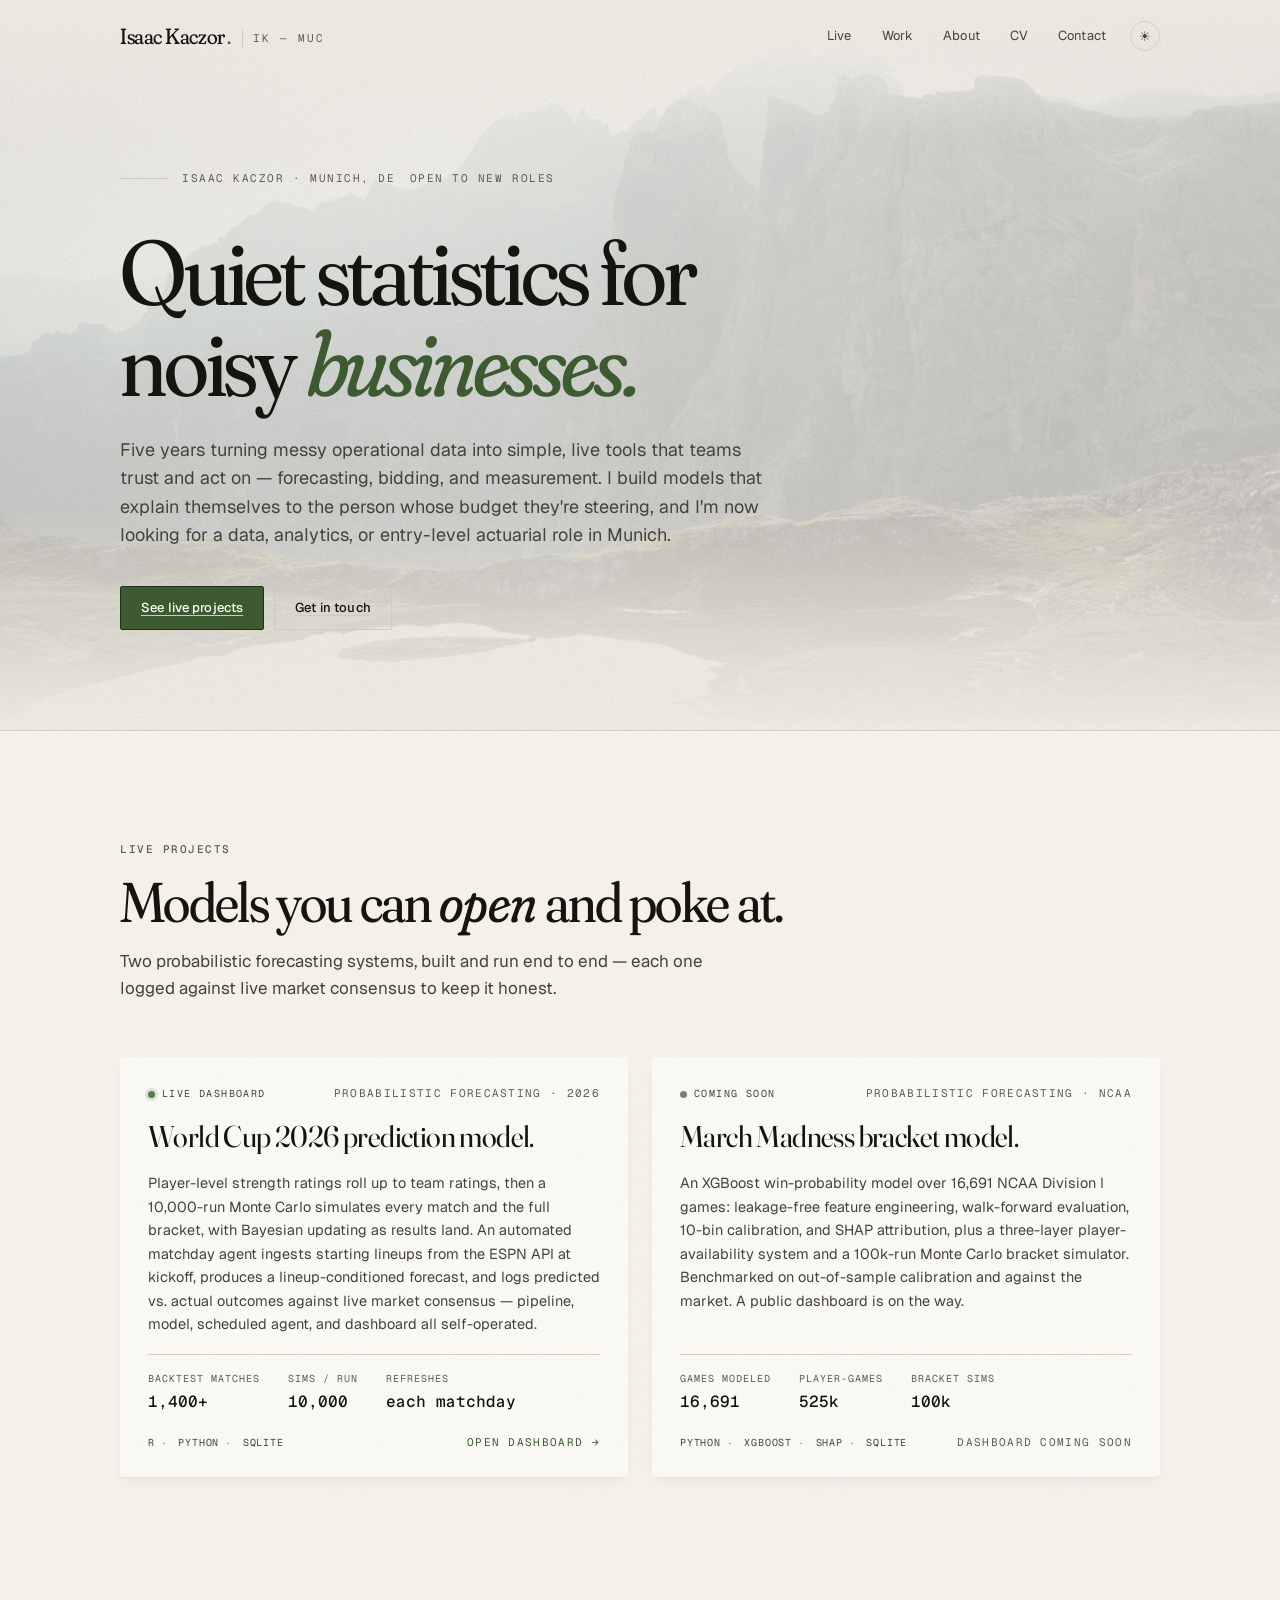
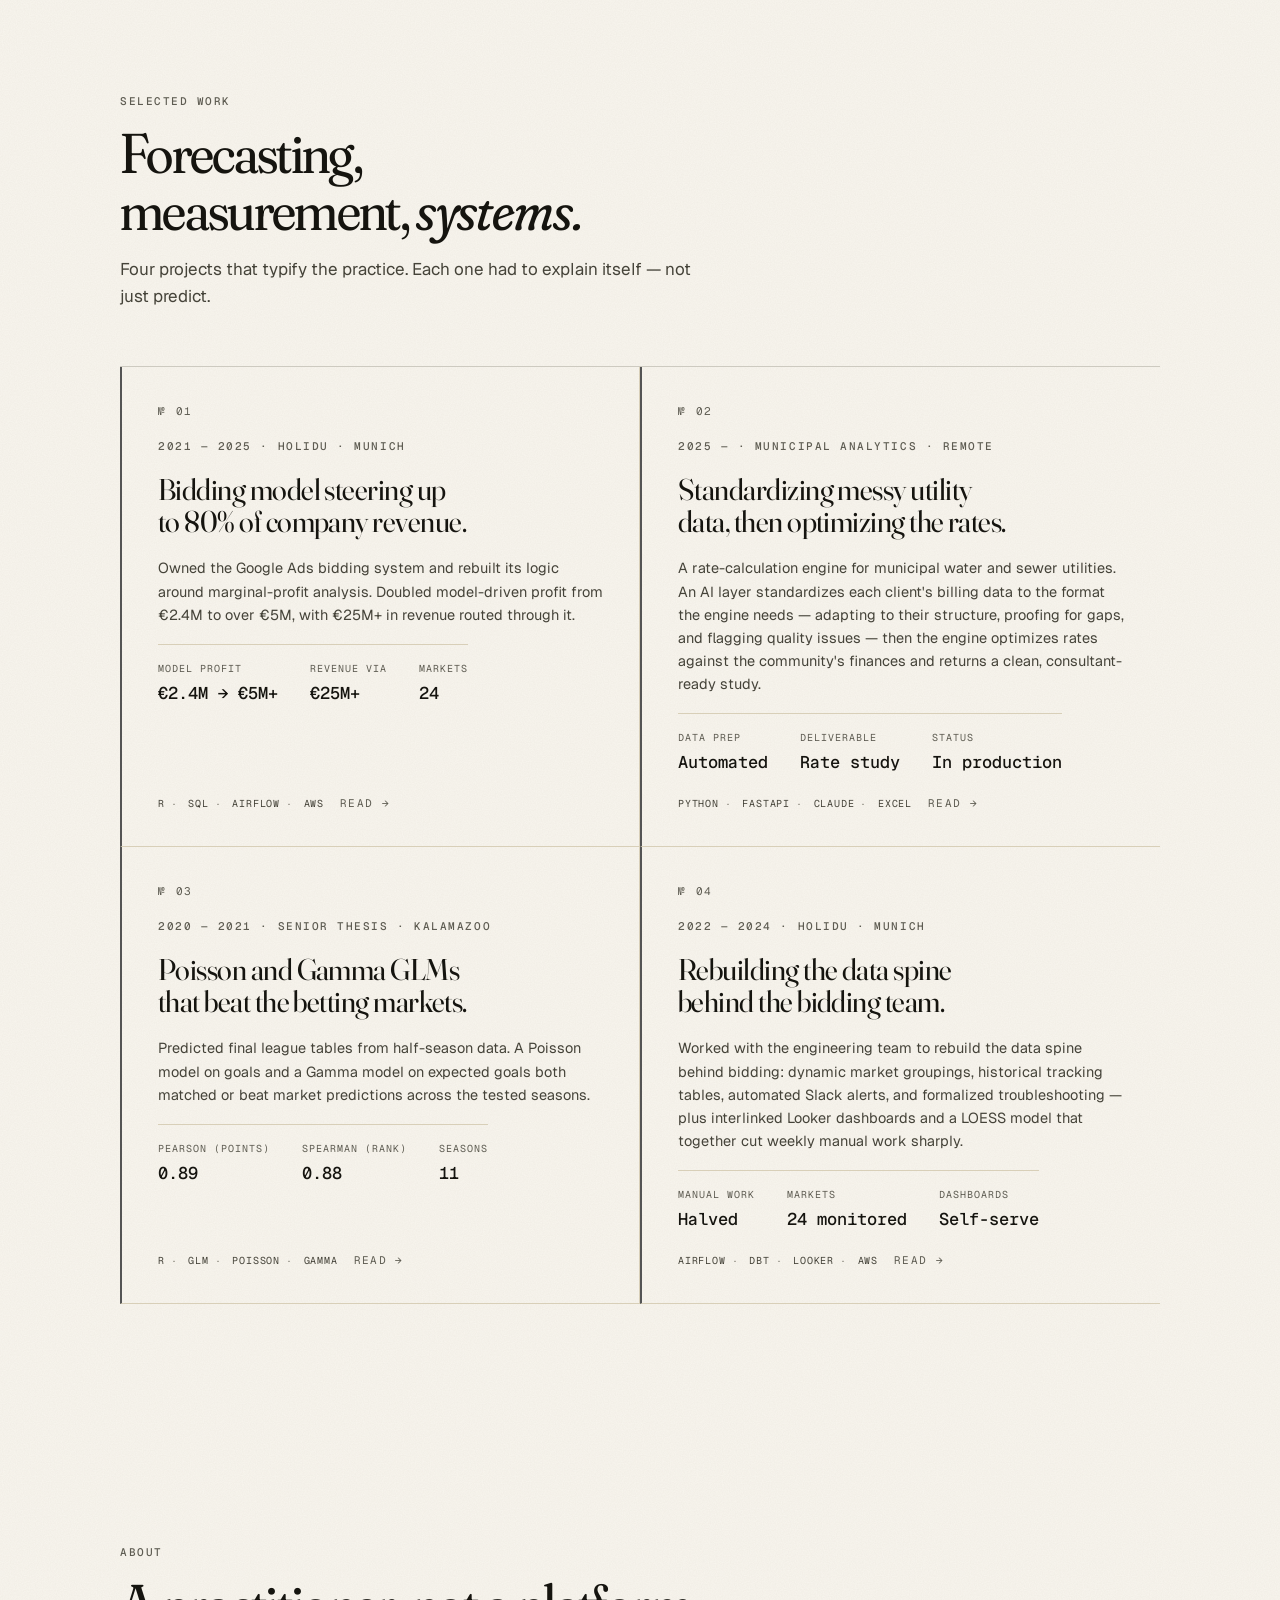
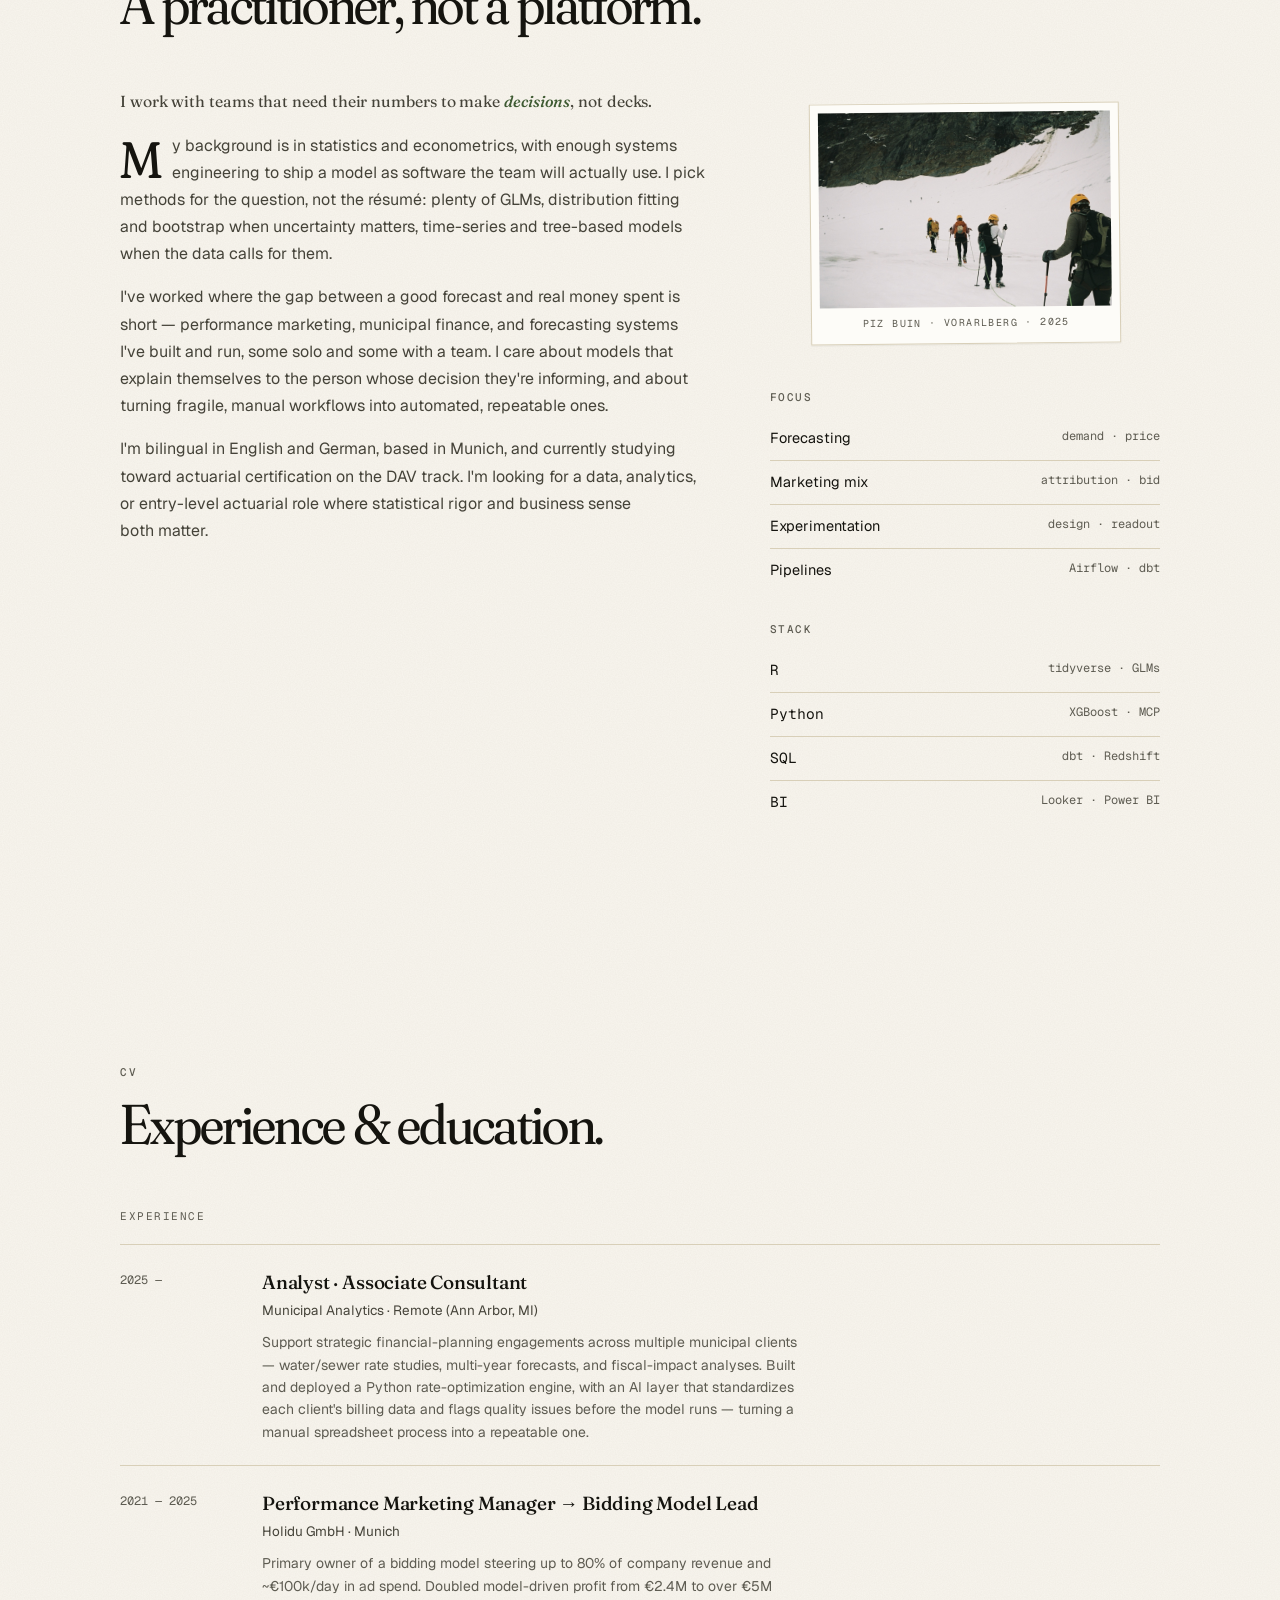
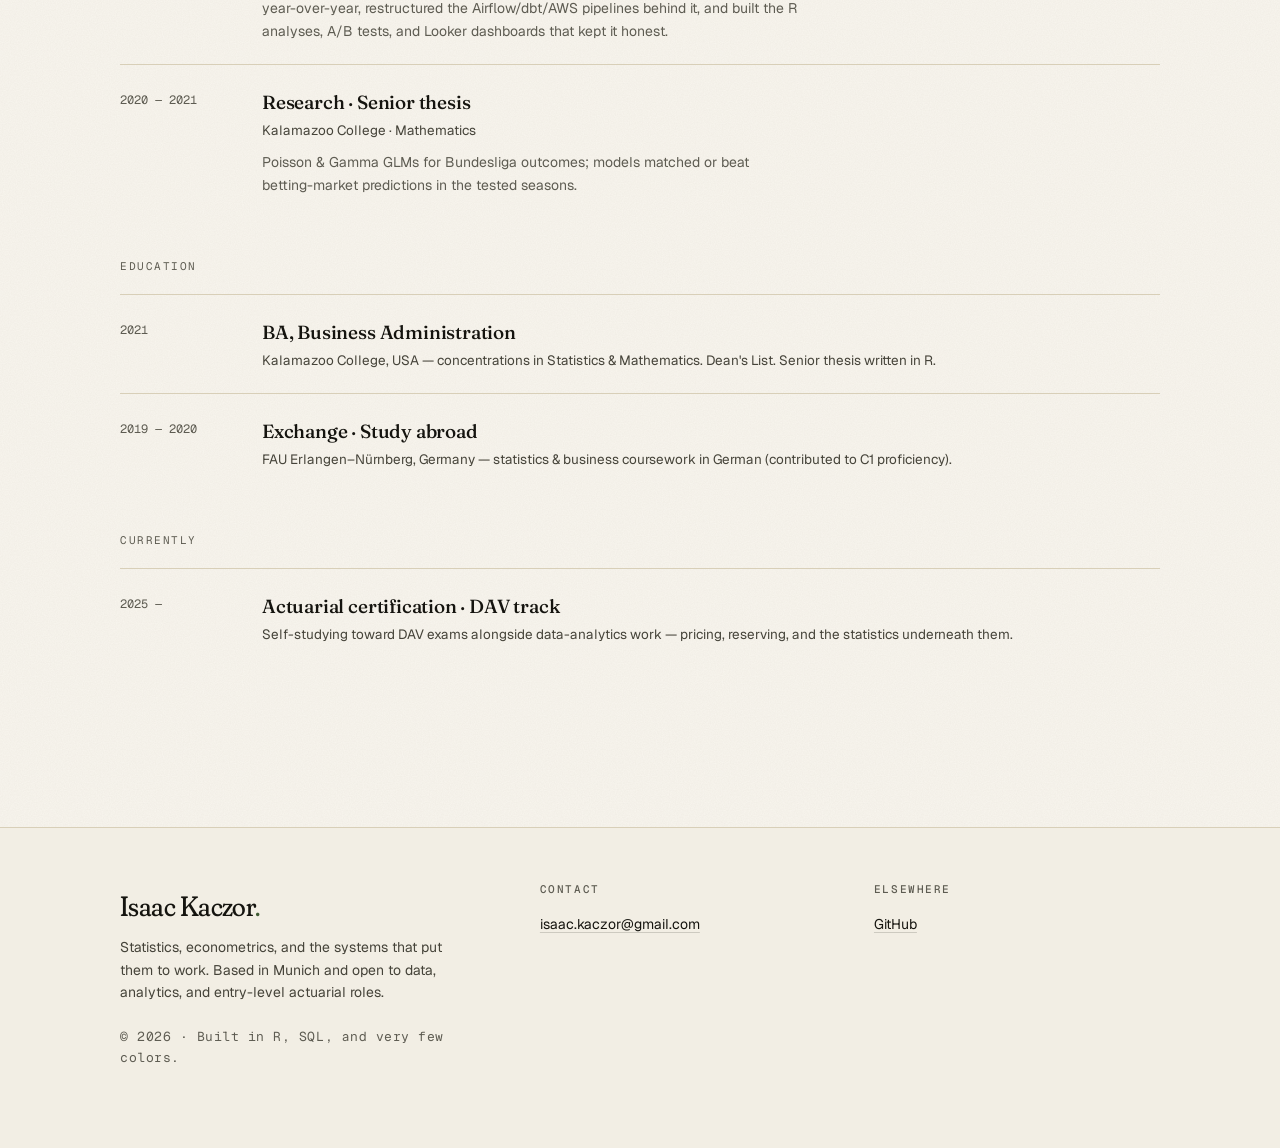
==== index.html @ b20046a1 "Initial commit: personal portfolio site Static HTML/CSS/JS site (no build) using the kaczor-design s" ====
<!doctype html>
<html lang="en">
<head>
<meta charset="utf-8"/>
<meta name="viewport" content="width=device-width,initial-scale=1"/>
<title>Isaac Kaczor — Statistics, econometrics & the systems around them</title>
<meta name="description" content="Isaac Kaczor — a statistics and econometrics practitioner in Munich. Five years building forecasting, bidding, and measurement systems that teams trust and act on. Live probabilistic-forecasting projects, professional case studies, and CV."/>
<meta name="author" content="Isaac Kaczor"/>
<link rel="canonical" href="https://isaackaczor.com/"/>

<!-- Open Graph / Twitter -->
<meta property="og:type" content="website"/>
<meta property="og:title" content="Isaac Kaczor — Statistics, econometrics & the systems around them"/>
<meta property="og:description" content="Five years turning messy operational data into simple, live tools teams trust. Forecasting, bidding, and measurement — Munich."/>
<meta property="og:image" content="assets/photos/hero-dolomites.jpeg"/>
<meta name="twitter:card" content="summary_large_image"/>

<link rel="icon" type="image/svg+xml" href="assets/logo/monogram.svg"/>
<link rel="preconnect" href="https://fonts.googleapis.com"/>
<link rel="preconnect" href="https://fonts.gstatic.com" crossorigin/>
<link rel="stylesheet" href="styles.css"/>
</head>
<body>
<a class="skip-link" href="#main">Skip to content</a>
<div class="app">

  <!-- ============ TOPBAR ============ -->
  <header class="topbar" id="topbar">
    <div class="topbar-inner">
      <a class="wordmark" href="#top" data-nav="top">
        Isaac Kaczor<span class="dot">.</span>
        <span class="initials">IK — MUC</span>
      </a>
      <nav aria-label="Primary">
        <a class="nav-link" href="#live" data-nav="live">Live</a>
        <a class="nav-link" href="#work" data-nav="work">Work</a>
        <a class="nav-link" href="#about" data-nav="about">About</a>
        <a class="nav-link" href="#cv" data-nav="cv">CV</a>
        <a class="nav-link" href="#contact" data-nav="contact">Contact</a>
        <button class="theme-toggle" id="theme-toggle" title="Toggle light / dark" aria-label="Toggle light or dark theme">☀</button>
      </nav>
    </div>
  </header>

  <main id="main">

  <!-- ============ HERO ============ -->
  <section id="hero" class="hero">
    <div class="hero-photo" aria-hidden="true"></div>
    <div class="hero-grain" aria-hidden="true"></div>
    <div class="hero-inner">
      <div class="hero-meta">
        <span class="rule"></span>
        <span>Isaac Kaczor · Munich, DE</span>
        <span>Open to new roles</span>
      </div>
      <h1 class="hero-title">
        Quiet statistics for<br class="hero-br"/>
        noisy <em>businesses.</em>
      </h1>
      <p class="hero-lede">
        Five years turning messy operational data into simple, live tools that teams trust
        and act on — forecasting, bidding, and measurement. I build models that explain
        themselves to the person whose budget they're steering, and I'm now looking for a
        data, analytics, or entry-level actuarial role in Munich.
      </p>
      <div class="hero-cta">
        <a class="btn btn-primary" href="#live" data-nav="live">See live projects</a>
        <a class="btn btn-ghost" href="#contact" data-nav="contact">Get in touch</a>
      </div>
    </div>
  </section>

  <!-- ============ LIVE PROJECTS ============ -->
  <section id="live" class="live">
    <div class="section-head">
      <div class="eyebrow">Live projects</div>
      <h2>Models you can <span class="serif-italic">open</span> and poke at.</h2>
      <p class="section-lede">Two probabilistic forecasting systems, built and run end to end — each one logged against live market consensus to keep it honest.</p>
    </div>
    <div class="live-grid">

      <a class="live-card" href="https://wc26-dashboard-nu.vercel.app" target="_blank" rel="noopener noreferrer">
        <div class="live-top">
          <span class="live-status is-live"><span class="dot"></span>Live dashboard</span>
          <span class="live-kicker">Probabilistic forecasting · 2026</span>
        </div>
        <h3 class="live-title">World Cup 2026 prediction model.</h3>
        <p class="live-summary">
          Player-level strength ratings roll up to team ratings, then a 10,000-run Monte Carlo
          simulates every match and the full bracket, with Bayesian updating as results land.
          An automated matchday agent ingests starting lineups from the ESPN API at kickoff,
          produces a lineup-conditioned forecast, and logs predicted vs. actual outcomes
          against live market consensus — pipeline, model, scheduled agent, and dashboard all
          self-operated.
        </p>
        <div class="live-stats">
          <div class="live-stat"><span class="live-stat-k">Backtest matches</span><span class="live-stat-v">1,400+</span></div>
          <div class="live-stat"><span class="live-stat-k">Sims / run</span><span class="live-stat-v">10,000</span></div>
          <div class="live-stat"><span class="live-stat-k">Refreshes</span><span class="live-stat-v">each matchday</span></div>
        </div>
        <div class="live-foot">
          <div class="tags"><span class="tag">R</span><span class="tag">Python</span><span class="tag">SQLite</span></div>
          <span class="live-go">Open dashboard →</span>
        </div>
      </a>

      <div class="live-card soon">
        <div class="live-top">
          <span class="live-status"><span class="dot"></span>Coming soon</span>
          <span class="live-kicker">Probabilistic forecasting · NCAA</span>
        </div>
        <h3 class="live-title">March Madness bracket model.</h3>
        <p class="live-summary">
          An XGBoost win-probability model over 16,691 NCAA Division I games: leakage-free
          feature engineering, walk-forward evaluation, 10-bin calibration, and SHAP
          attribution, plus a three-layer player-availability system and a 100k-run Monte
          Carlo bracket simulator. Benchmarked on out-of-sample calibration and against the
          market. A public dashboard is on the way.
        </p>
        <div class="live-stats">
          <div class="live-stat"><span class="live-stat-k">Games modeled</span><span class="live-stat-v">16,691</span></div>
          <div class="live-stat"><span class="live-stat-k">Player-games</span><span class="live-stat-v">525k</span></div>
          <div class="live-stat"><span class="live-stat-k">Bracket sims</span><span class="live-stat-v">100k</span></div>
        </div>
        <div class="live-foot">
          <div class="tags"><span class="tag">Python</span><span class="tag">XGBoost</span><span class="tag">SHAP</span><span class="tag">SQLite</span></div>
          <span class="live-soon-tag">Dashboard coming soon</span>
        </div>
      </div>

    </div>
  </section>

  <!-- ============ SELECTED WORK ============ -->
  <section id="work" class="section">
    <div class="section-head">
      <div class="eyebrow">Selected work</div>
      <h2>Forecasting, measurement, <span class="serif-italic">systems.</span></h2>
      <p class="section-lede">Four projects that typify the practice. Each one had to explain itself — not just predict.</p>
    </div>
    <div class="work-grid">

      <button class="work-card" data-open="holidu-bid">
        <div class="work-number">№ 01</div>
        <div class="eyebrow">2021 — 2025 · Holidu · Munich</div>
        <h3 class="work-title">Bidding model steering up to 80% of company revenue.</h3>
        <p class="work-summary">Owned the Google Ads bidding system and rebuilt its logic around marginal-profit analysis. Doubled model-driven profit from €2.4M to over €5M, with €25M+ in revenue routed through it.</p>
        <div class="work-stats">
          <div class="work-stat"><span class="work-stat-k">Model profit</span><span class="work-stat-v">€2.4M → €5M+</span></div>
          <div class="work-stat"><span class="work-stat-k">Revenue via</span><span class="work-stat-v">€25M+</span></div>
          <div class="work-stat"><span class="work-stat-k">Markets</span><span class="work-stat-v">24</span></div>
        </div>
        <div class="work-footer">
          <div class="tags"><span class="tag">R</span><span class="tag">SQL</span><span class="tag">Airflow</span><span class="tag">AWS</span></div>
          <div class="work-actions"><span class="work-open">Read →</span></div>
        </div>
      </button>

      <button class="work-card" data-open="municipal">
        <div class="work-number">№ 02</div>
        <div class="eyebrow">2025 — · Municipal Analytics · Remote</div>
        <h3 class="work-title">Standardizing messy utility data, then optimizing the rates.</h3>
        <p class="work-summary">A rate-calculation engine for municipal water and sewer utilities. An AI layer standardizes each client's billing data to the format the engine needs — adapting to their structure, proofing for gaps, and flagging quality issues — then the engine optimizes rates against the community's finances and returns a clean, consultant-ready study.</p>
        <div class="work-stats">
          <div class="work-stat"><span class="work-stat-k">Data prep</span><span class="work-stat-v">Automated</span></div>
          <div class="work-stat"><span class="work-stat-k">Deliverable</span><span class="work-stat-v">Rate study</span></div>
          <div class="work-stat"><span class="work-stat-k">Status</span><span class="work-stat-v">In production</span></div>
        </div>
        <div class="work-footer">
          <div class="tags"><span class="tag">Python</span><span class="tag">FastAPI</span><span class="tag">Claude</span><span class="tag">Excel</span></div>
          <div class="work-actions"><span class="work-open">Read →</span></div>
        </div>
      </button>

      <button class="work-card" data-open="bundesliga">
        <div class="work-number">№ 03</div>
        <div class="eyebrow">2020 — 2021 · Senior thesis · Kalamazoo</div>
        <h3 class="work-title">Poisson and Gamma GLMs that beat the betting markets.</h3>
        <p class="work-summary">Predicted final league tables from half-season data. A Poisson model on goals and a Gamma model on expected goals both matched or beat market predictions across the tested seasons.</p>
        <div class="work-stats">
          <div class="work-stat"><span class="work-stat-k">Pearson (points)</span><span class="work-stat-v">0.89</span></div>
          <div class="work-stat"><span class="work-stat-k">Spearman (rank)</span><span class="work-stat-v">0.88</span></div>
          <div class="work-stat"><span class="work-stat-k">Seasons</span><span class="work-stat-v">11</span></div>
        </div>
        <div class="work-footer">
          <div class="tags"><span class="tag">R</span><span class="tag">GLM</span><span class="tag">Poisson</span><span class="tag">Gamma</span></div>
          <div class="work-actions"><span class="work-open">Read →</span></div>
        </div>
      </button>

      <button class="work-card" data-open="holidu-pipelines">
        <div class="work-number">№ 04</div>
        <div class="eyebrow">2022 — 2024 · Holidu · Munich</div>
        <h3 class="work-title">Rebuilding the data spine behind the bidding team.</h3>
        <p class="work-summary">Worked with the engineering team to rebuild the data spine behind bidding: dynamic market groupings, historical tracking tables, automated Slack alerts, and formalized troubleshooting — plus interlinked Looker dashboards and a LOESS model that together cut weekly manual work sharply.</p>
        <div class="work-stats">
          <div class="work-stat"><span class="work-stat-k">Manual work</span><span class="work-stat-v">Halved</span></div>
          <div class="work-stat"><span class="work-stat-k">Markets</span><span class="work-stat-v">24 monitored</span></div>
          <div class="work-stat"><span class="work-stat-k">Dashboards</span><span class="work-stat-v">Self-serve</span></div>
        </div>
        <div class="work-footer">
          <div class="tags"><span class="tag">Airflow</span><span class="tag">dbt</span><span class="tag">Looker</span><span class="tag">AWS</span></div>
          <div class="work-actions"><span class="work-open">Read →</span></div>
        </div>
      </button>

    </div>
  </section>

  <!-- ============ ABOUT ============ -->
  <section id="about" class="section">
    <div class="section-head">
      <div class="eyebrow">About</div>
      <h2>A practitioner, not a platform.</h2>
    </div>
    <div class="about-grid">
      <div class="about-col">
        <p class="about-lede">
          I work with teams that need their numbers to make <em>decisions</em>, not decks.
        </p>
        <p class="dropcap">
          My background is in statistics and econometrics, with enough systems engineering to
          ship a model as software the team will actually use. I pick methods for the question,
          not the résumé: plenty of GLMs, distribution fitting and bootstrap when uncertainty
          matters, time-series and tree-based models when the data calls for them.
        </p>
        <p>
          I've worked where the gap between a good forecast and real money spent is short —
          performance marketing, municipal finance, and forecasting systems I've built and run,
          some solo and some with a team. I care about models that explain themselves to the
          person whose decision they're informing, and about turning fragile, manual workflows
          into automated, repeatable ones.
        </p>
        <p>
          I'm bilingual in English and German, based in Munich, and currently studying toward
          actuarial certification on the DAV track. I'm looking for a data, analytics, or
          entry-level actuarial role where statistical rigor and business sense both matter.
        </p>
      </div>
      <aside class="about-side">
        <figure class="photo-frame">
          <img src="assets/photos/rope-team.jpg" alt="A rope team on the Piz Buin glacier, Vorarlberg, shot on 35mm film" loading="lazy"/>
          <figcaption class="photo-caption">Piz Buin · Vorarlberg · 2025</figcaption>
        </figure>
        <div class="about-block">
          <h4>Focus</h4>
          <ul>
            <li><span class="k">Forecasting</span><span class="v">demand · price</span></li>
            <li><span class="k">Marketing mix</span><span class="v">attribution · bid</span></li>
            <li><span class="k">Experimentation</span><span class="v">design · readout</span></li>
            <li><span class="k">Pipelines</span><span class="v">Airflow · dbt</span></li>
          </ul>
        </div>
        <div class="about-block">
          <h4>Stack</h4>
          <ul class="mono">
            <li><span class="k">R</span><span class="v">tidyverse · GLMs</span></li>
            <li><span class="k">Python</span><span class="v">XGBoost · MCP</span></li>
            <li><span class="k">SQL</span><span class="v">dbt · Redshift</span></li>
            <li><span class="k">BI</span><span class="v">Looker · Power BI</span></li>
          </ul>
        </div>
      </aside>
    </div>
  </section>

  <!-- ============ CV ============ -->
  <section id="cv" class="section">
    <div class="section-head">
      <div class="eyebrow">CV</div>
      <h2>Experience &amp; education.</h2>
    </div>

    <div class="cv-block">
      <div class="cv-head">Experience</div>
      <div class="cv-row">
        <div class="cv-year">2025 —</div>
        <div class="cv-body">
          <div class="cv-role">Analyst · Associate Consultant</div>
          <div class="cv-org">Municipal Analytics · Remote (Ann Arbor, MI)</div>
          <div class="cv-note">Support strategic financial-planning engagements across multiple municipal clients — water/sewer rate studies, multi-year forecasts, and fiscal-impact analyses. Built and deployed a Python rate-optimization engine, with an AI layer that standardizes each client's billing data and flags quality issues before the model runs — turning a manual spreadsheet process into a repeatable one.</div>
        </div>
      </div>
      <div class="cv-row">
        <div class="cv-year">2021 — 2025</div>
        <div class="cv-body">
          <div class="cv-role">Performance Marketing Manager → Bidding Model Lead</div>
          <div class="cv-org">Holidu GmbH · Munich</div>
          <div class="cv-note">Primary owner of a bidding model steering up to 80% of company revenue and ~€100k/day in ad spend. Doubled model-driven profit from €2.4M to over €5M year-over-year, restructured the Airflow/dbt/AWS pipelines behind it, and built the R analyses, A/B tests, and Looker dashboards that kept it honest.</div>
        </div>
      </div>
      <div class="cv-row">
        <div class="cv-year">2020 — 2021</div>
        <div class="cv-body">
          <div class="cv-role">Research · Senior thesis</div>
          <div class="cv-org">Kalamazoo College · Mathematics</div>
          <div class="cv-note">Poisson &amp; Gamma GLMs for Bundesliga outcomes; models matched or beat betting-market predictions in the tested seasons.</div>
        </div>
      </div>
    </div>

    <div class="cv-block">
      <div class="cv-head">Education</div>
      <div class="cv-row">
        <div class="cv-year">2021</div>
        <div class="cv-body">
          <div class="cv-role">BA, Business Administration</div>
          <div class="cv-org">Kalamazoo College, USA — concentrations in Statistics &amp; Mathematics. Dean's List. Senior thesis written in R.</div>
        </div>
      </div>
      <div class="cv-row">
        <div class="cv-year">2019 — 2020</div>
        <div class="cv-body">
          <div class="cv-role">Exchange · Study abroad</div>
          <div class="cv-org">FAU Erlangen–Nürnberg, Germany — statistics &amp; business coursework in German (contributed to C1 proficiency).</div>
        </div>
      </div>
    </div>

    <div class="cv-block">
      <div class="cv-head">Currently</div>
      <div class="cv-row">
        <div class="cv-year">2025 —</div>
        <div class="cv-body">
          <div class="cv-role">Actuarial certification · DAV track</div>
          <div class="cv-org">Self-studying toward DAV exams alongside data-analytics work — pricing, reserving, and the statistics underneath them.</div>
        </div>
      </div>
    </div>
  </section>

  </main>

  <!-- ============ FOOTER ============ -->
  <footer id="contact" class="footer">
    <div class="footer-inner">
      <div class="footer-col">
        <div class="footer-wordmark">Isaac Kaczor<span class="dot">.</span></div>
        <p>Statistics, econometrics, and the systems that put them to work. Based in Munich and open to data, analytics, and entry-level actuarial roles.</p>
        <div class="footer-line">© <span id="year">2026</span> · Built in R, SQL, and very few colors.</div>
      </div>
      <div class="footer-col">
        <h4>Contact</h4>
        <ul>
          <li><a href="mailto:isaac.kaczor@gmail.com">isaac.kaczor@gmail.com</a></li>
        </ul>
      </div>
      <div class="footer-col">
        <h4>Elsewhere</h4>
        <ul>
          <li><a href="https://github.com/Kaczor594" target="_blank" rel="noopener noreferrer">GitHub</a></li>
        </ul>
      </div>
    </div>
  </footer>

  <!-- ============ WORK DETAIL SHEETS (toggled by JS) ============ -->
  <div class="sheet-scrim" data-sheet="holidu-bid" hidden>
    <div class="sheet" role="dialog" aria-modal="true" aria-label="Bidding model case study">
      <div class="sheet-head">
        <div class="eyebrow">2021 — 2025 · Holidu · Munich</div>
        <button class="sheet-close" data-close>Close · Esc</button>
      </div>
      <h2 class="sheet-title">Bidding model steering up to 80% of company revenue.</h2>
      <p class="sheet-lede">Owned the Google Ads bidding system at a 750-person company and rebuilt its logic around marginal-profit analysis — doubling model-driven profit while keeping it legible to the marketing team.</p>
      <div class="sheet-grid">
        <div>
          <h4>Method</h4>
          <p>The model itself was a hierarchical averaging system in SQL. I ran independent statistical analyses in R — per-product and per-region Gamma and Gaussian GLMs, AIC-based distribution fitting, and bootstrap uncertainty — to find inefficiencies and feed the results back as multiplicative correction factors and adjustable inputs. Every non-bug-fix change was A/B tested before rollout.</p>
        </div>
        <div>
          <h4>Outcome</h4>
          <p>Doubled model-driven profit from <b>€2.4M (2023)</b> to <b>over €5M (2024)</b>, with €25M+ in revenue routed through Google Ads. The performance-marketing team beat company revenue and profit targets 1–3 months early in both 2023 and 2024.</p>
        </div>
        <div>
          <h4>Stack</h4>
          <p class="mono">R · SQL · dbt · Airflow · AWS (Redshift, Athena) · Looker</p>
        </div>
        <div>
          <h4>Role</h4>
          <p>Primary owner for 2+ years — one of three people with comprehensive understanding of the model. ~€100k/day in ad spend under management across European markets.</p>
        </div>
      </div>
    </div>
  </div>

  <div class="sheet-scrim" data-sheet="municipal" hidden>
    <div class="sheet" role="dialog" aria-modal="true" aria-label="Municipal Analytics case study">
      <div class="sheet-head">
        <div class="eyebrow">2025 — · Municipal Analytics · Remote</div>
        <button class="sheet-close" data-close>Close · Esc</button>
      </div>
      <h2 class="sheet-title">Standardizing messy utility data, then optimizing the rates.</h2>
      <p class="sheet-lede">Most of the work in a utility-rate study isn't the math — it's getting every client's billing data into a shape a model can trust. This tool automates that, then optimizes the rates.</p>
      <div class="sheet-grid">
        <div>
          <h4>Method</h4>
          <p>At its core it is a rate-calculation engine for water and sewer utilities — cost allocation, reserve targets, bond and capital modeling, meter-ratio scaling. Around it, an AI layer standardizes each client's raw billing exports to the engine's format, adapting to that community's structure and preferences, proofing for missing or inconsistent data, and flagging quality issues (e.g. township vs. village rate-code splits) before they reach the model.</p>
        </div>
        <div>
          <h4>Outcome</h4>
          <p>A fragile, manual spreadsheet process became repeatable and fast: the engine optimizes rates against each community's financial constraints and returns a clean, standardized study — bill-impact tables, fund-balance projections, and capital plans — with every figure traceable to its inputs. In production for live client engagements.</p>
        </div>
        <div>
          <h4>Stack</h4>
          <p class="mono">Python · FastAPI · Claude (tool-use) · Google Drive API · DuckDB · openpyxl</p>
        </div>
        <div>
          <h4>Role</h4>
          <p>Designed and built it end to end — the rate engine, the data-standardization tooling, and the workflows behind them — and deployed it for live client use.</p>
        </div>
      </div>
    </div>
  </div>

  <div class="sheet-scrim" data-sheet="bundesliga" hidden>
    <div class="sheet" role="dialog" aria-modal="true" aria-label="Bundesliga thesis case study">
      <div class="sheet-head">
        <div class="eyebrow">2020 — 2021 · Senior thesis · Kalamazoo</div>
        <button class="sheet-close" data-close>Close · Esc</button>
      </div>
      <h2 class="sheet-title">Poisson and Gamma GLMs that beat the betting markets.</h2>
      <p class="sheet-lede">Predicting where eighteen teams finish, from only half a season of data — and checking the answer against the market.</p>

      <div class="sheet-grid">
        <div>
          <h4>Method</h4>
          <p>Poisson GLM fitted on first-half goals scored and conceded per team, then used to simulate the remaining matches 10,000 times. A Gamma GLM variant used expected goals (xG) in place of goals.</p>
        </div>
        <div>
          <h4>Outcome</h4>
          <p>Pearson correlation between simulated and actual final points averaged <b>0.89</b>; Spearman's ρ on final rankings was <b>0.88</b>. Both models matched or beat betting-market predictions across the tested seasons.</p>
        </div>
        <div>
          <h4>Stack</h4>
          <p class="mono">R · dplyr · ggplot2 · glm(family = poisson / Gamma)</p>
        </div>
        <div>
          <h4>Role</h4>
          <p>Sole author. Supervised by Dr. Eric Nordmoe, Kalamazoo College Mathematics.</p>
        </div>
      </div>
    </div>
  </div>

  <div class="sheet-scrim" data-sheet="holidu-pipelines" hidden>
    <div class="sheet" role="dialog" aria-modal="true" aria-label="Data pipeline rebuild case study">
      <div class="sheet-head">
        <div class="eyebrow">2022 — 2024 · Holidu · Munich</div>
        <button class="sheet-close" data-close>Close · Esc</button>
      </div>
      <h2 class="sheet-title">Rebuilding the data spine behind the bidding team.</h2>
      <p class="sheet-lede">When the team halved from twelve to six, the manual market-by-market work had to become automated, observable, and fast.</p>
      <div class="sheet-grid">
        <div>
          <h4>Method</h4>
          <p>Partnered with the engineering team to audit and restructure the Airflow/dbt pipelines feeding the bidding model: fixed ETL and dbt bugs, reshaped DAG flows to refresh faster, and added historical tracking tables. Introduced dynamic market groupings, automated Slack alerts for anomalies, and a formalized troubleshooting process so problems were caught and resolved consistently.</p>
        </div>
        <div>
          <h4>Outcome</h4>
          <p>Together these changes — plus a set of interlinked, self-serve Looker dashboards and a LOESS adjustment model — sharply cut the weekly manual work that had ballooned when the team halved from twelve to six. Integrating a new Google Ads channel also resolved <b>18+ months</b> of legacy setup issues.</p>
        </div>
        <div>
          <h4>Stack</h4>
          <p class="mono">Airflow · dbt · AWS · Looker · R</p>
        </div>
        <div>
          <h4>Role</h4>
          <p>Collaborated with the engineering team to build and maintain the data spine, alongside owning the core bidding work.</p>
        </div>
      </div>
    </div>
  </div>

</div>
<script src="app.js"></script>
</body>
</html>
---- styles.css ----
@import url('tokens.css');

* { box-sizing: border-box; }
html, body { margin: 0; }
body {
  background: var(--bg);
  color: var(--fg-1);
  background-image: var(--tex-paper);
  background-blend-mode: multiply;
}

.app { min-height: 100vh; }
.container { max-width: 1120px; margin: 0 auto; padding: 0 40px; }

/* ==== TOPBAR ==== */
.topbar {
  position: fixed; top: 0; left: 0; right: 0; z-index: 20;
  transition: background var(--dur-med) var(--ease-out), border-color var(--dur-med) var(--ease-out);
  border-bottom: 1px solid transparent;
}
.topbar.scrolled {
  background: rgba(248, 245, 238, 0.88);
  backdrop-filter: blur(8px) saturate(1.05);
  border-bottom-color: var(--line-1);
}
[data-theme="dark"] .topbar.scrolled {
  background: rgba(21, 20, 15, 0.82);
  backdrop-filter: blur(10px) saturate(1.1);
  border-bottom-color: var(--line-1);
}
.topbar-inner {
  max-width: 1120px; margin: 0 auto; padding: 18px 40px;
  display: flex; align-items: center; justify-content: space-between;
}
.wordmark {
  font-family: var(--font-display); font-weight: 400;
  font-size: 22px; letter-spacing: -0.02em;
  cursor: pointer; text-decoration: none; color: var(--fg-1);
  display: inline-flex; align-items: baseline; gap: 2px;
  font-variation-settings: "opsz" 144, "SOFT" 100;
  white-space: nowrap;
}
.wordmark .dot { color: var(--brand); }
.wordmark .initials {
  font-family: var(--font-mono);
  font-size: 11px; letter-spacing: 0.18em; text-transform: uppercase;
  color: var(--fg-3);
  padding-left: 10px; margin-left: 10px;
  border-left: 1px solid var(--line-2);
  transform: translateY(-2px);
}
.topbar nav { display: flex; gap: 2px; align-items: center; }
.nav-link {
  font-family: var(--font-sans);
  font-size: 13px; color: var(--fg-2);
  padding: 8px 14px; border-radius: var(--radius-sm);
  cursor: pointer; text-decoration: none;
  transition: color var(--dur-fast) var(--ease-out);
  letter-spacing: 0.01em;
}
.nav-link:hover { color: var(--fg-1); }
.nav-link.active { color: var(--brand); }
.theme-toggle {
  margin-left: 8px; width: 30px; height: 30px;
  display: inline-flex; align-items: center; justify-content: center;
  border: 1px solid var(--line-1); background: transparent;
  border-radius: var(--radius-pill); cursor: pointer;
  color: var(--fg-2); transition: all var(--dur-fast) var(--ease-out);
}
.theme-toggle:hover { color: var(--fg-1); border-color: var(--line-2); }

/* ==== UTIL ==== */
.eyebrow {
  font-family: var(--font-mono);
  font-size: 11px; letter-spacing: var(--tracking-wider);
  text-transform: uppercase; color: var(--fg-3); font-weight: 500;
}
.mono { font-family: var(--font-mono); font-variant-numeric: tabular-nums; }
.serif-italic {
  font-family: var(--font-display); font-style: italic;
  letter-spacing: -0.01em; font-weight: 400;
  font-variation-settings: "opsz" 144, "SOFT" 100;
}

/* ==== HERO ==== */
.hero {
  position: relative;
  padding: 170px 0 100px;
  overflow: hidden;
  border-bottom: 1px solid var(--line-1);
}
.hero-photo {
  position: absolute; inset: 0;
  background-image: url('assets/photos/hero-dolomites.jpeg');
  background-size: cover; background-position: center 55%;
  opacity: 0.22;
  filter: saturate(0.78) contrast(0.95);
  mask-image: linear-gradient(180deg, transparent 0%, black 18%, black 70%, transparent 100%);
  -webkit-mask-image: linear-gradient(180deg, transparent 0%, black 18%, black 70%, transparent 100%);
  pointer-events: none;
}
.hero-grain {
  position: absolute; inset: 0;
  background-image: var(--tex-grain);
  mix-blend-mode: multiply;
  opacity: 0.8;
  pointer-events: none;
}
.hero-inner { position: relative; max-width: 1120px; margin: 0 auto; padding: 0 40px; }
.hero-meta {
  display: flex; align-items: center; gap: 14px;
  margin-bottom: 40px;
  font-family: var(--font-mono);
  font-size: 11px; letter-spacing: 0.14em; text-transform: uppercase;
  color: var(--fg-3);
  flex-wrap: wrap;
}
.hero-meta > span { white-space: nowrap; }
.hero-meta .rule {
  flex: 0 0 48px; height: 1px; background: var(--line-2);
}
.hero-title {
  font-family: var(--font-display);
  font-size: clamp(56px, 7.2vw, 96px);
  font-weight: 400; letter-spacing: -0.035em;
  line-height: 0.98;
  max-width: 14ch;
  font-variation-settings: "opsz" 144, "SOFT" 60;
  color: var(--fg-1);
}
.hero-title em {
  font-style: italic; font-weight: 400;
  font-variation-settings: "opsz" 144, "SOFT" 100;
  color: var(--brand);
}
.hero-lede {
  margin-top: 28px; font-size: 18px; color: var(--fg-2);
  max-width: 54ch; line-height: 1.58;
  font-family: var(--font-sans);
}
.hero-cta { margin-top: 36px; display: flex; gap: 10px; align-items: center; }
.btn {
  font-family: var(--font-sans);
  font-size: 13px; font-weight: 500;
  padding: 11px 20px; border-radius: var(--radius-sm);
  cursor: pointer; transition: all var(--dur-fast) var(--ease-out);
  border: 1px solid transparent;
  letter-spacing: 0.01em;
  display: inline-flex; align-items: center; gap: 8px;
  white-space: nowrap;
}
.btn-primary {
  background: var(--brand); color: var(--brand-on);
  border-color: var(--brand-press);
}
.btn-primary:hover { background: var(--brand-hover); }
.btn-primary:active { background: var(--brand-press); }
.btn-ghost {
  background: transparent; color: var(--fg-1);
  border-color: var(--line-2);
}
.btn-ghost:hover { border-color: var(--fg-3); background: rgba(0,0,0,0.02); }
[data-theme="dark"] .btn-ghost:hover { background: rgba(255,255,255,0.04); }

/* ==== SECTIONS ==== */
.section { padding: 120px 0; max-width: 1120px; margin: 0 auto; padding-left: 40px; padding-right: 40px; }
.section-head { margin-bottom: 56px; max-width: 680px; }
.section-head h2 {
  font-size: clamp(36px, 4.4vw, 56px); font-weight: 400;
  letter-spacing: -0.03em; line-height: 1.02; margin-top: 14px;
  font-variation-settings: "opsz" 144, "SOFT" 60;
}
.section-lede { margin-top: 18px; font-size: 17px; color: var(--fg-2); max-width: 56ch; }

/* ==== WORK GRID ==== */
.work-grid { display: grid; grid-template-columns: repeat(2, 1fr); gap: 0; border-top: 1px solid var(--line-2); }
.work-card {
  background: transparent;
  border-bottom: 1px solid var(--line-1);
  border-right: 1px solid var(--line-1);
  padding: 36px 36px 32px;
  cursor: pointer;
  transition: background var(--dur-med) var(--ease-out);
  display: flex; flex-direction: column; gap: 18px;
  position: relative;
}
.work-card:nth-child(2n) { border-right: 0; }
.work-card:hover { background: var(--bg-raised); }
.work-card:hover .work-open { color: var(--brand); }
.work-number {
  font-family: var(--font-mono);
  font-size: 11px; letter-spacing: 0.16em; color: var(--fg-3);
}
.work-title {
  font-family: var(--font-display); font-size: 30px; font-weight: 400;
  letter-spacing: -0.018em; line-height: 1.08;
  color: var(--fg-1);
  font-variation-settings: "opsz" 144, "SOFT" 0;
}
.work-summary { font-size: 14.5px; color: var(--fg-2); line-height: 1.6; max-width: 46ch; }
.work-stats { display: flex; gap: 32px; border-top: 1px solid var(--line-1); padding-top: 16px; }
.work-stat { display: flex; flex-direction: column; gap: 3px; }
.work-stat-k {
  font-family: var(--font-mono); font-size: 10px;
  letter-spacing: 0.1em; text-transform: uppercase; color: var(--fg-3);
}
.work-stat-v {
  font-family: var(--font-mono); font-variant-numeric: tabular-nums;
  font-size: 17px; font-weight: 500; color: var(--fg-1);
}
.work-footer { display: flex; justify-content: space-between; align-items: center; margin-top: auto; gap: 16px; }
.work-actions { display: flex; align-items: center; gap: 18px; flex-shrink: 0; }
.tags { display: flex; gap: 6px; flex-wrap: wrap; }
.tag {
  font-family: var(--font-mono); font-size: 10px; letter-spacing: 0.08em;
  color: var(--fg-2); padding: 2px 0;
  text-transform: uppercase;
}
.tag + .tag::before { content: "· "; color: var(--fg-4); margin-right: 4px; }
.work-open {
  font-family: var(--font-mono); font-size: 11px;
  letter-spacing: 0.12em; text-transform: uppercase;
  color: var(--fg-3); transition: color var(--dur-fast) var(--ease-out);
}

/* ==== SHEET ==== */
.sheet-scrim[hidden] { display: none; }
.sheet-scrim {
  position: fixed; inset: 0;
  background: rgba(21, 20, 15, 0.55);
  backdrop-filter: blur(4px);
  z-index: 30; display: flex; justify-content: center; align-items: flex-start;
  padding: 48px 24px; overflow: auto;
  animation: fadeIn 240ms var(--ease-out);
}
@keyframes fadeIn { from { opacity: 0; } to { opacity: 1; } }
.sheet {
  background: var(--bg-raised);
  background-image: var(--tex-paper); background-blend-mode: multiply;
  border: 1px solid var(--line-1); border-radius: var(--radius-md);
  max-width: 880px; width: 100%;
  padding: 36px 48px 48px;
  box-shadow: var(--shadow-3);
  animation: sheetIn 320ms var(--ease-out);
}
@keyframes sheetIn { from { opacity: 0; transform: translateY(12px); } to { opacity: 1; transform: translateY(0); } }
.sheet-head { display: flex; justify-content: space-between; align-items: center; }
.sheet-close {
  font-family: var(--font-mono); font-size: 11px;
  letter-spacing: 0.14em; text-transform: uppercase;
  padding: 6px 12px; background: transparent;
  border: 1px solid var(--line-2); border-radius: var(--radius-pill);
  color: var(--fg-2); cursor: pointer;
}
.sheet-close:hover { color: var(--fg-1); border-color: var(--fg-3); }
.sheet-title {
  font-family: var(--font-display);
  font-size: 44px; font-weight: 400; letter-spacing: -0.028em;
  line-height: 1.02; margin-top: 16px;
  font-variation-settings: "opsz" 144, "SOFT" 70;
}
.sheet-lede {
  margin-top: 18px; font-size: 17px; color: var(--fg-2);
  line-height: 1.6; max-width: 640px;
  font-family: var(--font-serif); font-style: italic;
}
.sheet-grid { display: grid; grid-template-columns: repeat(2, 1fr); gap: 32px 48px; margin-top: 36px; }
.sheet-grid h4 { font-family: var(--font-display); font-size: 19px; font-weight: 500; }
.sheet-grid p { font-size: 14.5px; color: var(--fg-2); line-height: 1.65; margin-top: 8px; font-family: var(--font-sans); }

/* ==== ABOUT ==== */
.about-grid { display: grid; grid-template-columns: 1.5fr 1fr; gap: 64px; align-items: start; }
.about-lede {
  font-family: var(--font-display);
  font-style: normal;
  font-size: 30px; line-height: 1.3; margin-bottom: 24px;
  color: var(--fg-1); font-weight: 400; letter-spacing: -0.005em;
  font-variation-settings: "opsz" 30, "SOFT" 0;
  text-wrap: balance;
  max-width: 32ch;
}
.about-lede em {
  font-style: italic; font-weight: 500;
  color: var(--brand);
  font-variation-settings: "opsz" 30, "SOFT" 0;
}
.about-col p { font-size: 16px; color: var(--fg-2); line-height: 1.7; margin-bottom: 16px; max-width: 58ch; }
.about-col p.dropcap::first-letter {
  font-family: var(--font-display); font-size: 3.2em; line-height: 0.85;
  float: left; padding: 6px 10px 0 0; color: var(--fg-1); font-weight: 400;
  font-variation-settings: "opsz" 144, "SOFT" 100;
}
.about-side { display: flex; flex-direction: column; gap: 32px; }
.about-side .photo-frame {
  border: 1px solid var(--line-1);
  padding: 8px 8px 12px;
  background: var(--bg-raised);
  box-shadow: var(--shadow-1);
  transform: rotate(-0.6deg);
}
.about-side .photo-frame img {
  width: 100%; display: block;
  filter: saturate(0.85) contrast(0.98);
}
.about-side .photo-caption {
  font-family: var(--font-mono); font-size: 10px;
  letter-spacing: 0.14em; text-transform: uppercase;
  color: var(--fg-3); margin-top: 8px; text-align: center;
}
.about-block h4 {
  font-family: var(--font-mono); font-size: 11px;
  letter-spacing: 0.14em; text-transform: uppercase;
  color: var(--fg-3); font-weight: 500; margin-bottom: 14px;
}
.about-block ul { list-style: none; padding: 0; margin: 0; font-size: 14.5px; color: var(--fg-2); }
.about-block li { padding: 10px 0; border-top: 1px solid var(--line-1); display: flex; justify-content: space-between; gap: 16px; }
.about-block li:first-child { border-top: 0; }
.about-block .k { color: var(--fg-1); }
.about-block .v { color: var(--fg-3); font-family: var(--font-mono); font-size: 12px; }

/* ==== CV ==== */
.cv-block { margin-top: 40px; }
.cv-head {
  font-family: var(--font-mono); font-size: 11px;
  letter-spacing: 0.14em; text-transform: uppercase;
  color: var(--fg-3); margin-bottom: 18px;
}
.cv-row {
  display: grid; grid-template-columns: 110px 1fr;
  gap: 32px; padding: 22px 0;
  border-top: 1px solid var(--line-1);
}
.cv-year {
  font-family: var(--font-mono); font-size: 12px;
  color: var(--fg-3); padding-top: 4px;
  font-variant-numeric: tabular-nums;
}
.cv-role {
  font-family: var(--font-display); font-size: 19px;
  font-weight: 500; color: var(--fg-1);
  letter-spacing: -0.01em;
}
.cv-org { font-size: 13.5px; color: var(--fg-2); margin-top: 3px; }
.cv-note { font-size: 14px; color: var(--fg-3); margin-top: 10px; max-width: 60ch; line-height: 1.6; }

/* ==== FOOTER ==== */
.footer {
  border-top: 1px solid var(--line-1);
  padding: 56px 0 80px; margin-top: 40px;
  background: var(--bg-sunken);
}
.footer-inner {
  max-width: 1120px; margin: 0 auto; padding: 0 40px;
  display: grid; grid-template-columns: 1.3fr 1fr 1fr; gap: 48px;
}
.footer-col h4 {
  font-family: var(--font-mono); font-size: 11px;
  letter-spacing: 0.14em; text-transform: uppercase;
  color: var(--fg-3); font-weight: 500; margin-bottom: 14px;
}
.footer-col p { font-size: 14px; color: var(--fg-2); line-height: 1.6; max-width: 36ch; }
.footer-col ul { list-style: none; padding: 0; margin: 0; font-size: 14px; }
.footer-col li { padding: 4px 0; }
.footer-col a { color: var(--fg-1); }
.footer-line { margin-top: 24px; font-size: 13px; color: var(--fg-3); font-family: var(--font-mono); letter-spacing: 0.04em; }
.footer-wordmark {
  font-family: var(--font-display); font-weight: 400;
  font-size: 28px; letter-spacing: -0.02em; color: var(--fg-1);
  margin-bottom: 8px;
  font-variation-settings: "opsz" 144, "SOFT" 100;
}
.footer-wordmark .dot { color: var(--brand); }
.footer-col a.disabled { color: var(--fg-3); cursor: default; }

/* ==== LIVE PROJECTS (band above selected work) ==== */
.live {
  position: relative;
  padding: 110px 0 96px;
  max-width: 1120px; margin: 0 auto;
  padding-left: 40px; padding-right: 40px;
}
.live-grid {
  display: grid; grid-template-columns: repeat(2, 1fr);
  gap: 24px; margin-top: 8px;
}
.live-card {
  display: flex; flex-direction: column; gap: 18px;
  background: var(--bg-raised);
  background-image: var(--tex-paper); background-blend-mode: multiply;
  border-radius: var(--radius-md);
  box-shadow: var(--shadow-2);
  padding: 28px 28px 24px;
  text-decoration: none; color: inherit;
  transition: transform var(--dur-fast) var(--ease-out), box-shadow var(--dur-fast) var(--ease-out);
}
a.live-card:hover { transform: translateY(-2px); box-shadow: var(--shadow-3); }
a.live-card:hover .live-go { color: var(--brand-hover); }
.live-card.soon { cursor: default; }
.live-top { display: flex; align-items: center; justify-content: space-between; gap: 16px; }
.live-status {
  display: inline-flex; align-items: center; gap: 7px;
  font-family: var(--font-mono); font-size: 10px;
  letter-spacing: 0.14em; text-transform: uppercase; color: var(--fg-2);
}
.live-status .dot {
  width: 7px; height: 7px; border-radius: var(--radius-pill);
  background: var(--fg-4); flex: 0 0 7px;
}
.live-status.is-live .dot {
  background: var(--positive);
  box-shadow: 0 0 0 3px rgba(95, 120, 74, 0.18);
  animation: livePulse 2.4s var(--ease-inout) infinite;
}
@keyframes livePulse { 0%,100% { opacity: 1; } 50% { opacity: 0.45; } }
.live-kicker { font-family: var(--font-mono); font-size: 11px; letter-spacing: 0.12em; text-transform: uppercase; color: var(--fg-3); }
.live-title {
  font-family: var(--font-display); font-size: 30px; font-weight: 400;
  letter-spacing: -0.02em; line-height: 1.08; color: var(--fg-1);
  font-variation-settings: "opsz" 144, "SOFT" 0;
}
.live-summary { font-size: 14.5px; color: var(--fg-2); line-height: 1.62; }
.live-stats { display: flex; gap: 28px; flex-wrap: wrap; border-top: 1px solid var(--line-1); padding-top: 16px; margin-top: auto; }
.live-stat { display: flex; flex-direction: column; gap: 3px; }
.live-stat-k { font-family: var(--font-mono); font-size: 10px; letter-spacing: 0.1em; text-transform: uppercase; color: var(--fg-3); }
.live-stat-v { font-family: var(--font-mono); font-variant-numeric: tabular-nums; font-size: 16px; font-weight: 500; color: var(--fg-1); }
.live-foot { display: flex; align-items: center; justify-content: space-between; gap: 16px; }
.live-go {
  font-family: var(--font-mono); font-size: 11px; letter-spacing: 0.12em; text-transform: uppercase;
  color: var(--brand); transition: color var(--dur-fast) var(--ease-out);
}
.live-soon-tag {
  font-family: var(--font-mono); font-size: 11px; letter-spacing: 0.12em; text-transform: uppercase;
  color: var(--fg-3);
}

/* work-card / live-card render as <button>/<a> — strip native chrome */
button.work-card { width: 100%; text-align: left; border-top: 0; font: inherit; color: inherit; }

/* ==== ACCESSIBILITY ==== */
.skip-link {
  position: absolute; left: -9999px; top: 0; z-index: 100;
  background: var(--brand); color: var(--brand-on);
  padding: 10px 16px; border-radius: var(--radius-sm);
  font-family: var(--font-sans); font-size: 13px;
}
.skip-link:focus { left: 16px; top: 16px; }

/* ==== RESPONSIVE ==== */
@media (max-width: 880px) {
  .topbar-inner { padding: 14px 22px; }
  .wordmark .initials { display: none; }
  .nav-link { padding: 8px 9px; font-size: 12px; }
  .hero-inner, .section, .live, .hero-grain ~ *, .footer-inner { padding-left: 22px; padding-right: 22px; }
  .section, .live { padding-top: 80px; padding-bottom: 80px; }
  .hero { padding: 140px 0 72px; }
  .live-grid { grid-template-columns: 1fr; }
  .work-grid { grid-template-columns: 1fr; }
  .work-card { border-right: 0 !important; padding: 28px 22px; }
  .about-grid { grid-template-columns: 1fr; gap: 40px; }
  .sheet-grid { grid-template-columns: 1fr; gap: 24px; }
  .footer-inner { grid-template-columns: 1fr; gap: 32px; }
  .sheet { padding: 28px 24px 36px; }
  .sheet-title { font-size: 34px; }
}
@media (max-width: 480px) {
  /* keep the whole nav on one line on phones */
  .topbar-inner { padding: 13px 16px; }
  .wordmark { font-size: 18px; }
  .topbar nav { gap: 0; }
  .nav-link { padding: 6px 7px; font-size: 11px; letter-spacing: 0; }
  .theme-toggle { margin-left: 4px; width: 26px; height: 26px; }
  .work-stats { gap: 20px; flex-wrap: wrap; }
  .hero-cta { flex-wrap: wrap; }
  .live-stats { gap: 18px; }
  .live-title, .work-title { font-size: 25px; }
  .live-top { flex-wrap: wrap; gap: 8px; }
  .live-foot { flex-wrap: wrap; gap: 10px; }
  .hero-title { font-size: clamp(28px, 8.4vw, 42px); line-height: 1.05; }
  .hero-br { display: none; }
  .section-head h2 { font-size: clamp(26px, 7.6vw, 34px); }
  .sheet-title { font-size: clamp(24px, 7vw, 32px); }
  .about-lede { font-size: clamp(22px, 6.4vw, 28px); }
}
/* never allow a long token to push the page wider than the viewport */
.live-title, .work-title, .hero-title, .sheet-title, .section-head h2 { overflow-wrap: break-word; }

/* ==== MOTION PREFERENCES ==== */
@media (prefers-reduced-motion: reduce) {
  * { animation-duration: 0.001ms !important; animation-iteration-count: 1 !important; transition-duration: 0.001ms !important; scroll-behavior: auto !important; }
}
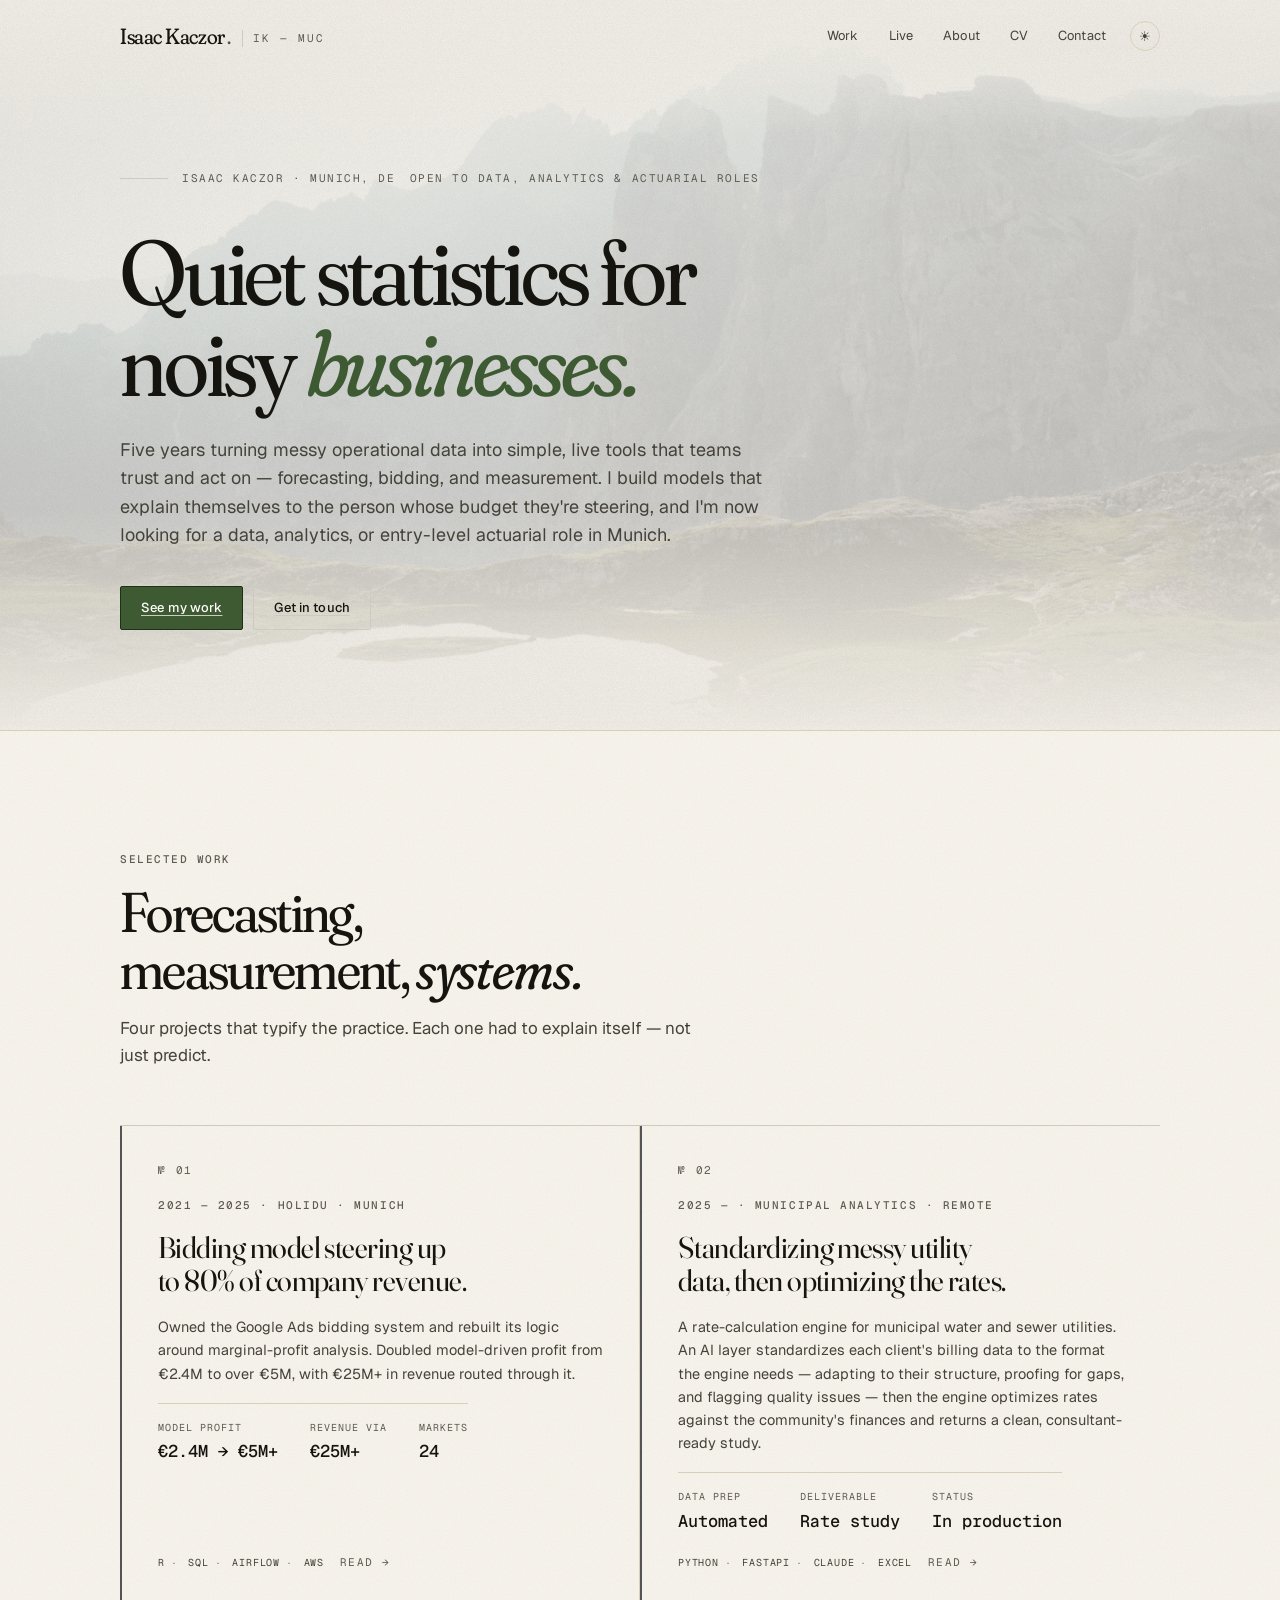
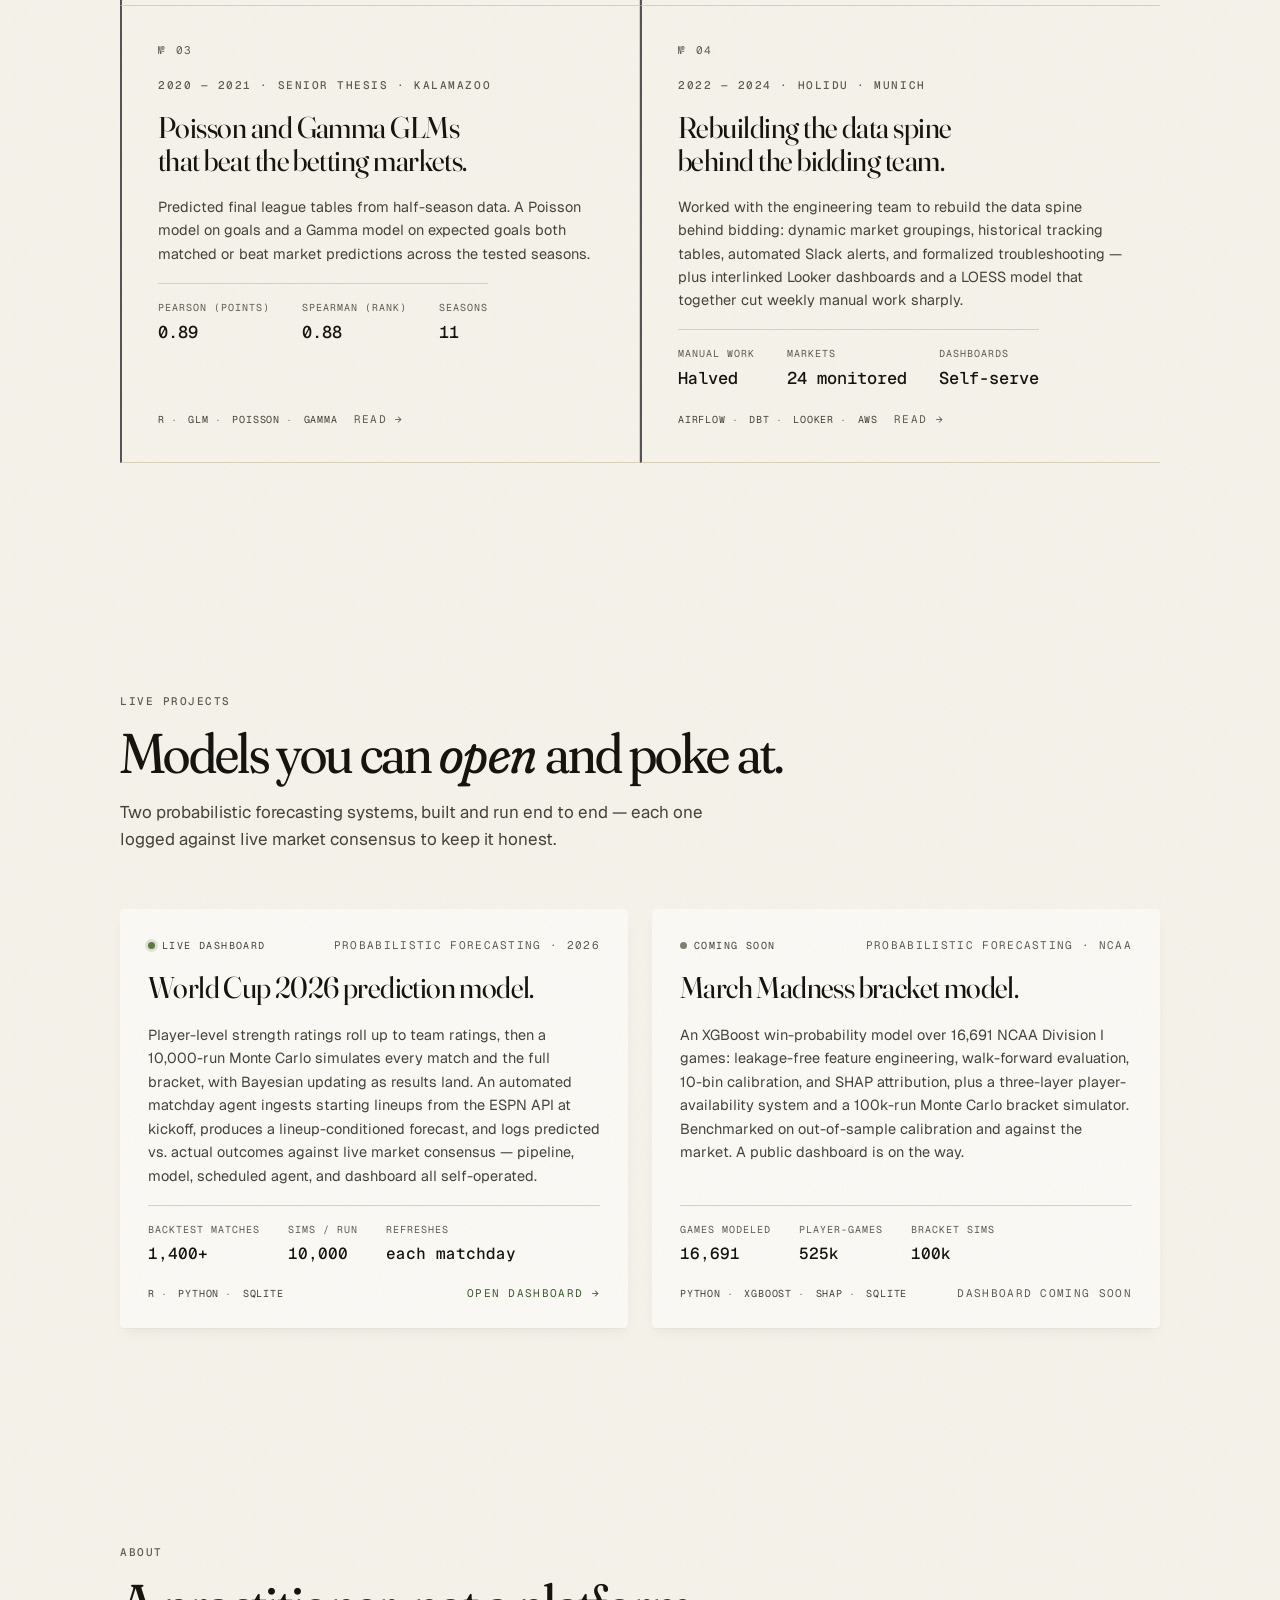
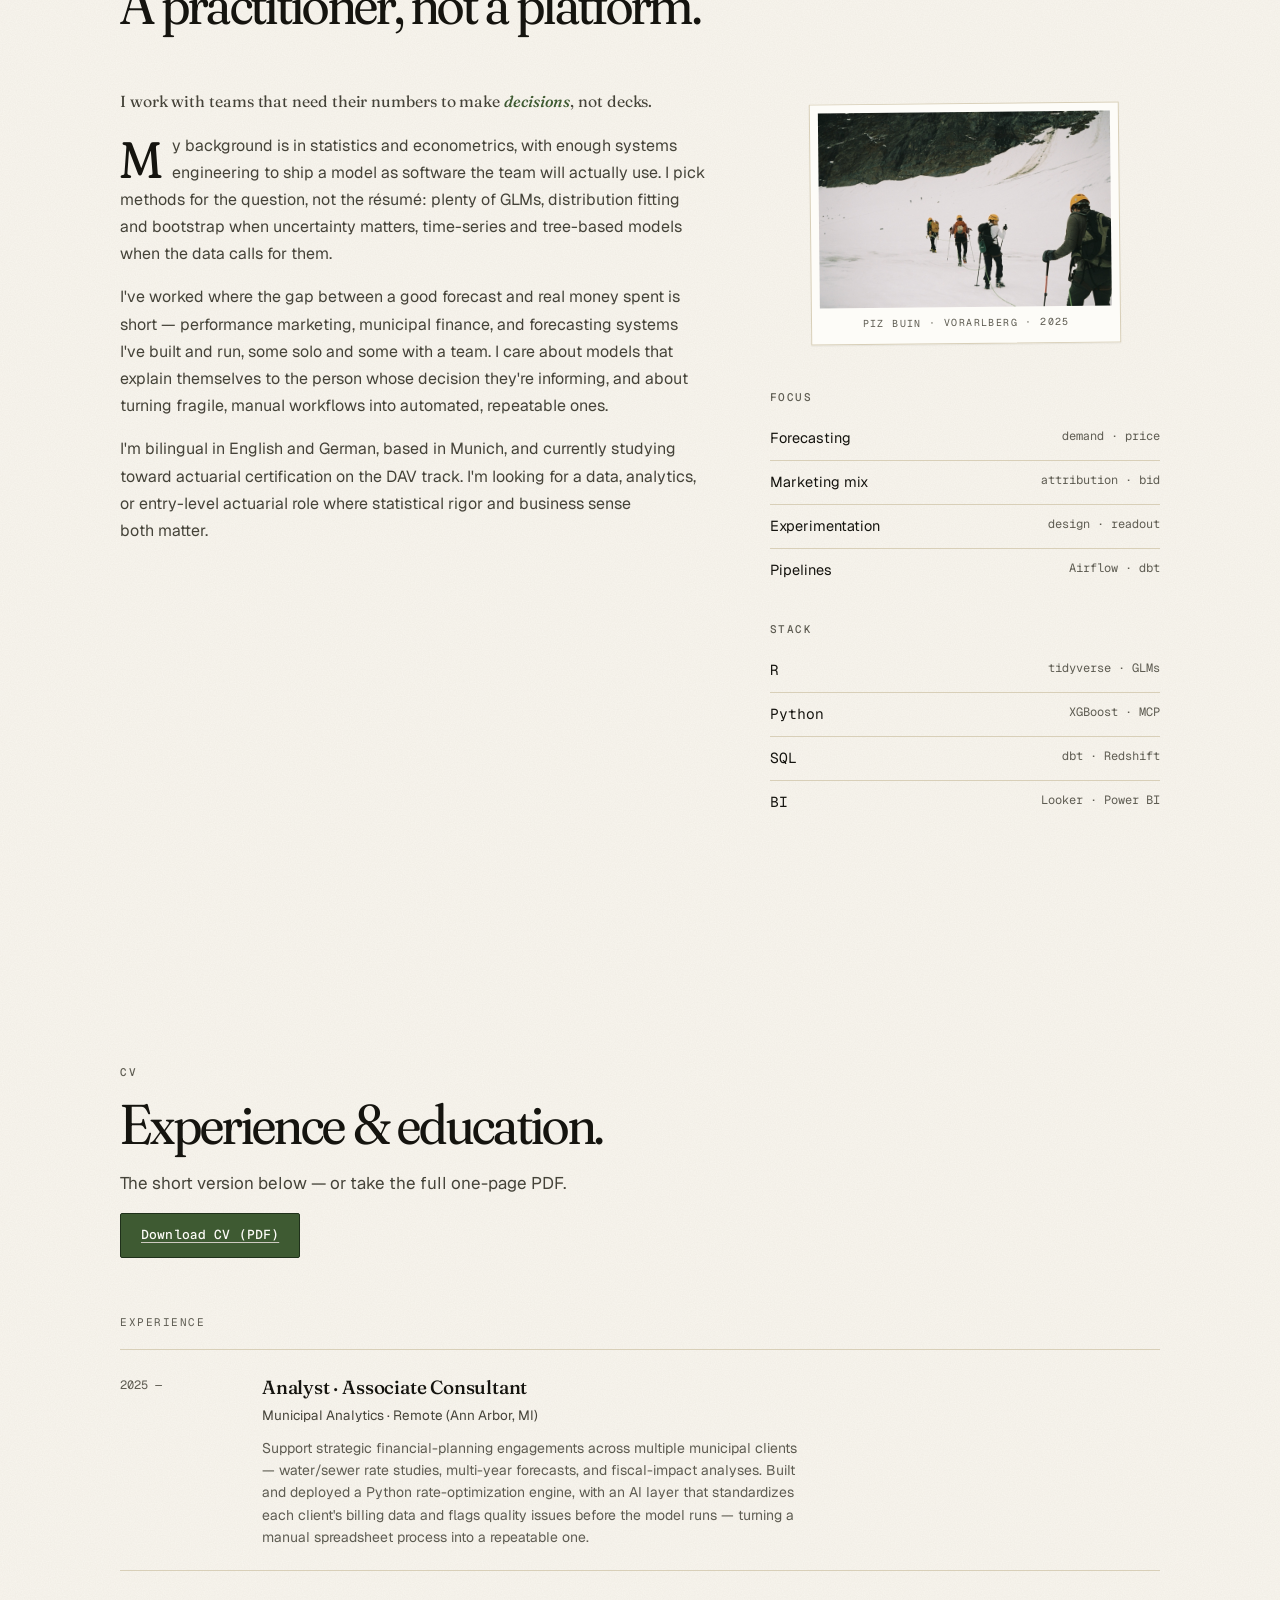
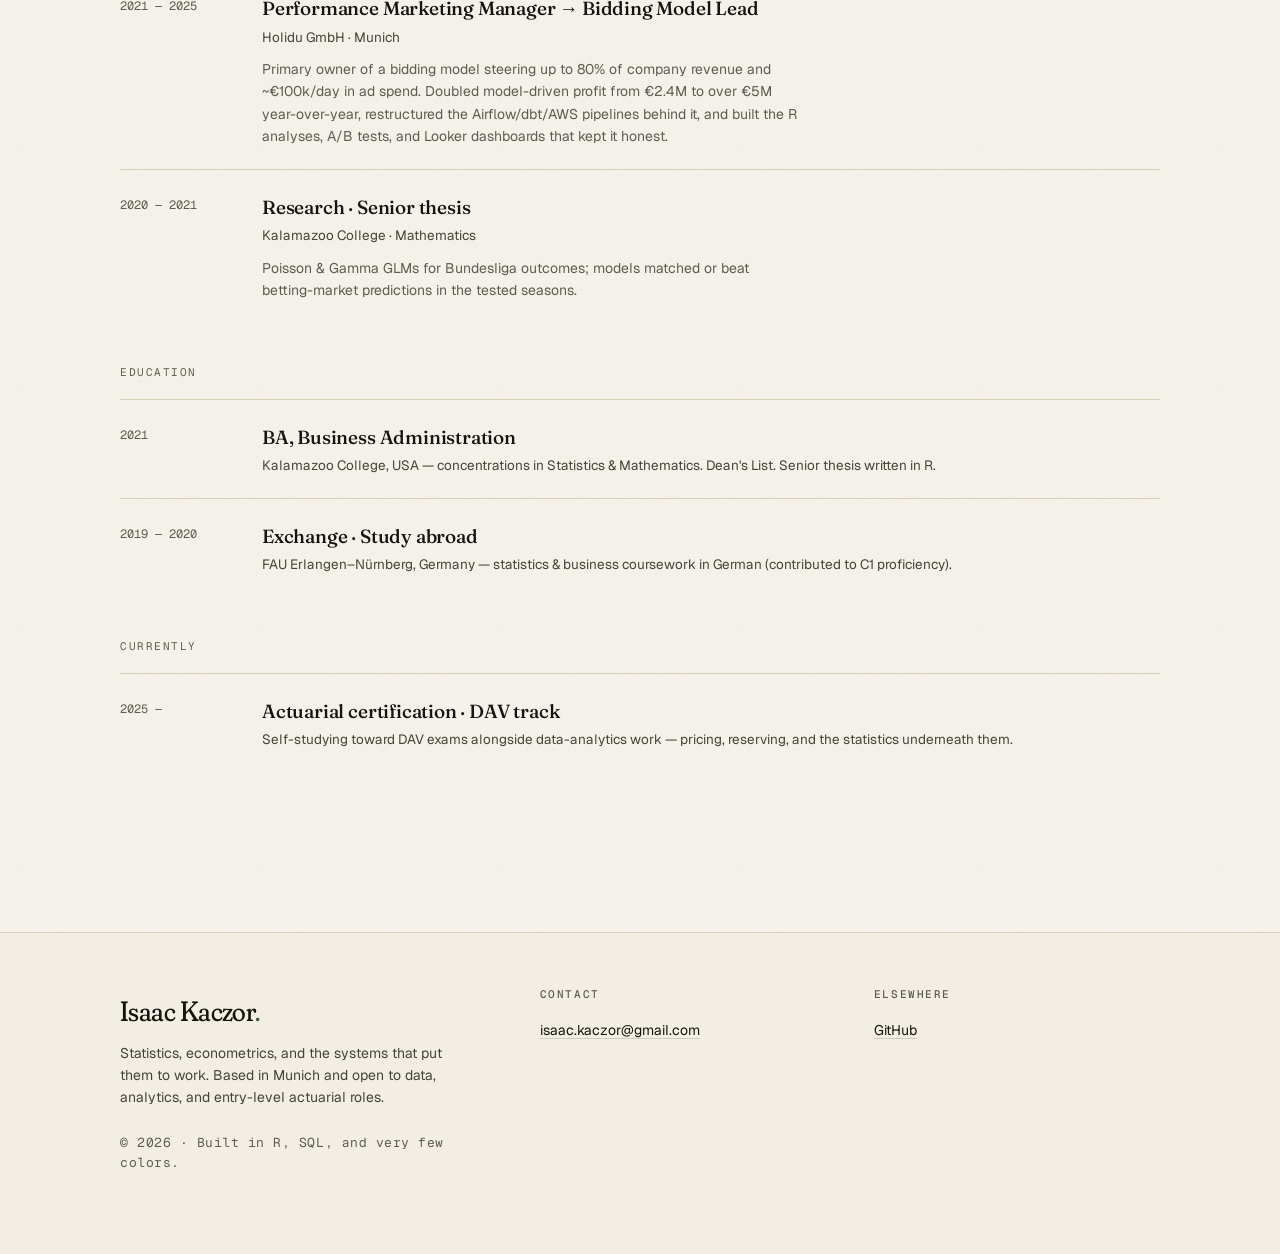
==== commit 6e042837: "Site pass: CV download, work-first order, target-role band, SEO + perf - Add "Download CV (PDF)" but" ====
--- a/index.html
+++ b/index.html
@@ -6,13 +6,15 @@
 <title>Isaac Kaczor — Statistics, econometrics & the systems around them</title>
 <meta name="description" content="Isaac Kaczor — a statistics and econometrics practitioner in Munich. Five years building forecasting, bidding, and measurement systems that teams trust and act on. Live probabilistic-forecasting projects, professional case studies, and CV."/>
 <meta name="author" content="Isaac Kaczor"/>
-<link rel="canonical" href="https://isaackaczor.com/"/>
+<link rel="canonical" href="https://isaac-kaczor.vercel.app/"/>
 
 <!-- Open Graph / Twitter -->
 <meta property="og:type" content="website"/>
+<meta property="og:url" content="https://isaac-kaczor.vercel.app/"/>
 <meta property="og:title" content="Isaac Kaczor — Statistics, econometrics & the systems around them"/>
 <meta property="og:description" content="Five years turning messy operational data into simple, live tools teams trust. Forecasting, bidding, and measurement — Munich."/>
-<meta property="og:image" content="assets/photos/hero-dolomites.jpeg"/>
+<meta property="og:image" content="https://isaac-kaczor.vercel.app/assets/photos/hero-dolomites.jpeg"/>
+<meta name="twitter:image" content="https://isaac-kaczor.vercel.app/assets/photos/hero-dolomites.jpeg"/>
 <meta name="twitter:card" content="summary_large_image"/>
 
 <link rel="icon" type="image/svg+xml" href="assets/logo/monogram.svg"/>
@@ -32,8 +34,8 @@
         <span class="initials">IK — MUC</span>
       </a>
       <nav aria-label="Primary">
+        <a class="nav-link" href="#work" data-nav="work">Work</a>
         <a class="nav-link" href="#live" data-nav="live">Live</a>
-        <a class="nav-link" href="#work" data-nav="work">Work</a>
         <a class="nav-link" href="#about" data-nav="about">About</a>
         <a class="nav-link" href="#cv" data-nav="cv">CV</a>
         <a class="nav-link" href="#contact" data-nav="contact">Contact</a>
@@ -52,7 +54,7 @@
       <div class="hero-meta">
         <span class="rule"></span>
         <span>Isaac Kaczor · Munich, DE</span>
-        <span>Open to new roles</span>
+        <span>Open to data, analytics &amp; actuarial roles</span>
       </div>
       <h1 class="hero-title">
         Quiet statistics for<br class="hero-br"/>
@@ -65,70 +67,9 @@
         data, analytics, or entry-level actuarial role in Munich.
       </p>
       <div class="hero-cta">
-        <a class="btn btn-primary" href="#live" data-nav="live">See live projects</a>
+        <a class="btn btn-primary" href="#work" data-nav="work">See my work</a>
         <a class="btn btn-ghost" href="#contact" data-nav="contact">Get in touch</a>
       </div>
-    </div>
-  </section>
-
-  <!-- ============ LIVE PROJECTS ============ -->
-  <section id="live" class="live">
-    <div class="section-head">
-      <div class="eyebrow">Live projects</div>
-      <h2>Models you can <span class="serif-italic">open</span> and poke at.</h2>
-      <p class="section-lede">Two probabilistic forecasting systems, built and run end to end — each one logged against live market consensus to keep it honest.</p>
-    </div>
-    <div class="live-grid">
-
-      <a class="live-card" href="https://wc26-dashboard-nu.vercel.app" target="_blank" rel="noopener noreferrer">
-        <div class="live-top">
-          <span class="live-status is-live"><span class="dot"></span>Live dashboard</span>
-          <span class="live-kicker">Probabilistic forecasting · 2026</span>
-        </div>
-        <h3 class="live-title">World Cup 2026 prediction model.</h3>
-        <p class="live-summary">
-          Player-level strength ratings roll up to team ratings, then a 10,000-run Monte Carlo
-          simulates every match and the full bracket, with Bayesian updating as results land.
-          An automated matchday agent ingests starting lineups from the ESPN API at kickoff,
-          produces a lineup-conditioned forecast, and logs predicted vs. actual outcomes
-          against live market consensus — pipeline, model, scheduled agent, and dashboard all
-          self-operated.
-        </p>
-        <div class="live-stats">
-          <div class="live-stat"><span class="live-stat-k">Backtest matches</span><span class="live-stat-v">1,400+</span></div>
-          <div class="live-stat"><span class="live-stat-k">Sims / run</span><span class="live-stat-v">10,000</span></div>
-          <div class="live-stat"><span class="live-stat-k">Refreshes</span><span class="live-stat-v">each matchday</span></div>
-        </div>
-        <div class="live-foot">
-          <div class="tags"><span class="tag">R</span><span class="tag">Python</span><span class="tag">SQLite</span></div>
-          <span class="live-go">Open dashboard →</span>
-        </div>
-      </a>
-
-      <div class="live-card soon">
-        <div class="live-top">
-          <span class="live-status"><span class="dot"></span>Coming soon</span>
-          <span class="live-kicker">Probabilistic forecasting · NCAA</span>
-        </div>
-        <h3 class="live-title">March Madness bracket model.</h3>
-        <p class="live-summary">
-          An XGBoost win-probability model over 16,691 NCAA Division I games: leakage-free
-          feature engineering, walk-forward evaluation, 10-bin calibration, and SHAP
-          attribution, plus a three-layer player-availability system and a 100k-run Monte
-          Carlo bracket simulator. Benchmarked on out-of-sample calibration and against the
-          market. A public dashboard is on the way.
-        </p>
-        <div class="live-stats">
-          <div class="live-stat"><span class="live-stat-k">Games modeled</span><span class="live-stat-v">16,691</span></div>
-          <div class="live-stat"><span class="live-stat-k">Player-games</span><span class="live-stat-v">525k</span></div>
-          <div class="live-stat"><span class="live-stat-k">Bracket sims</span><span class="live-stat-v">100k</span></div>
-        </div>
-        <div class="live-foot">
-          <div class="tags"><span class="tag">Python</span><span class="tag">XGBoost</span><span class="tag">SHAP</span><span class="tag">SQLite</span></div>
-          <span class="live-soon-tag">Dashboard coming soon</span>
-        </div>
-      </div>
-
     </div>
   </section>
 
@@ -204,6 +145,67 @@
           <div class="work-actions"><span class="work-open">Read →</span></div>
         </div>
       </button>
+
+    </div>
+  </section>
+
+  <!-- ============ LIVE PROJECTS ============ -->
+  <section id="live" class="live">
+    <div class="section-head">
+      <div class="eyebrow">Live projects</div>
+      <h2>Models you can <span class="serif-italic">open</span> and poke at.</h2>
+      <p class="section-lede">Two probabilistic forecasting systems, built and run end to end — each one logged against live market consensus to keep it honest.</p>
+    </div>
+    <div class="live-grid">
+
+      <a class="live-card" href="https://wc26-dashboard-nu.vercel.app" target="_blank" rel="noopener noreferrer">
+        <div class="live-top">
+          <span class="live-status is-live"><span class="dot"></span>Live dashboard</span>
+          <span class="live-kicker">Probabilistic forecasting · 2026</span>
+        </div>
+        <h3 class="live-title">World Cup 2026 prediction model.</h3>
+        <p class="live-summary">
+          Player-level strength ratings roll up to team ratings, then a 10,000-run Monte Carlo
+          simulates every match and the full bracket, with Bayesian updating as results land.
+          An automated matchday agent ingests starting lineups from the ESPN API at kickoff,
+          produces a lineup-conditioned forecast, and logs predicted vs. actual outcomes
+          against live market consensus — pipeline, model, scheduled agent, and dashboard all
+          self-operated.
+        </p>
+        <div class="live-stats">
+          <div class="live-stat"><span class="live-stat-k">Backtest matches</span><span class="live-stat-v">1,400+</span></div>
+          <div class="live-stat"><span class="live-stat-k">Sims / run</span><span class="live-stat-v">10,000</span></div>
+          <div class="live-stat"><span class="live-stat-k">Refreshes</span><span class="live-stat-v">each matchday</span></div>
+        </div>
+        <div class="live-foot">
+          <div class="tags"><span class="tag">R</span><span class="tag">Python</span><span class="tag">SQLite</span></div>
+          <span class="live-go">Open dashboard →</span>
+        </div>
+      </a>
+
+      <div class="live-card soon">
+        <div class="live-top">
+          <span class="live-status"><span class="dot"></span>Coming soon</span>
+          <span class="live-kicker">Probabilistic forecasting · NCAA</span>
+        </div>
+        <h3 class="live-title">March Madness bracket model.</h3>
+        <p class="live-summary">
+          An XGBoost win-probability model over 16,691 NCAA Division I games: leakage-free
+          feature engineering, walk-forward evaluation, 10-bin calibration, and SHAP
+          attribution, plus a three-layer player-availability system and a 100k-run Monte
+          Carlo bracket simulator. Benchmarked on out-of-sample calibration and against the
+          market. A public dashboard is on the way.
+        </p>
+        <div class="live-stats">
+          <div class="live-stat"><span class="live-stat-k">Games modeled</span><span class="live-stat-v">16,691</span></div>
+          <div class="live-stat"><span class="live-stat-k">Player-games</span><span class="live-stat-v">525k</span></div>
+          <div class="live-stat"><span class="live-stat-k">Bracket sims</span><span class="live-stat-v">100k</span></div>
+        </div>
+        <div class="live-foot">
+          <div class="tags"><span class="tag">Python</span><span class="tag">XGBoost</span><span class="tag">SHAP</span><span class="tag">SQLite</span></div>
+          <span class="live-soon-tag">Dashboard coming soon</span>
+        </div>
+      </div>
 
     </div>
   </section>
@@ -270,6 +272,10 @@
     <div class="section-head">
       <div class="eyebrow">CV</div>
       <h2>Experience &amp; education.</h2>
+      <p class="section-lede">The short version below — or take the full one-page PDF.</p>
+      <div class="cv-download">
+        <a class="btn btn-primary" href="assets/cv/Isaac-Kaczor-CV.pdf" download>Download CV (PDF)</a>
+      </div>
     </div>
 
     <div class="cv-block">
--- a/styles.css
+++ b/styles.css
@@ -89,9 +89,16 @@
   overflow: hidden;
   border-bottom: 1px solid var(--line-1);
 }
+.cv-download { margin-top: 16px; }
+.cv-download .btn { font-family: var(--font-mono); }
+
 .hero-photo {
   position: absolute; inset: 0;
-  background-image: url('assets/photos/hero-dolomites.jpeg');
+  background-image: url('assets/photos/hero-dolomites.jpeg'); /* fallback */
+  background-image: image-set(
+    url('assets/photos/hero-dolomites.webp') type('image/webp'),
+    url('assets/photos/hero-dolomites.jpeg') type('image/jpeg')
+  );
   background-size: cover; background-position: center 55%;
   opacity: 0.22;
   filter: saturate(0.78) contrast(0.95);
